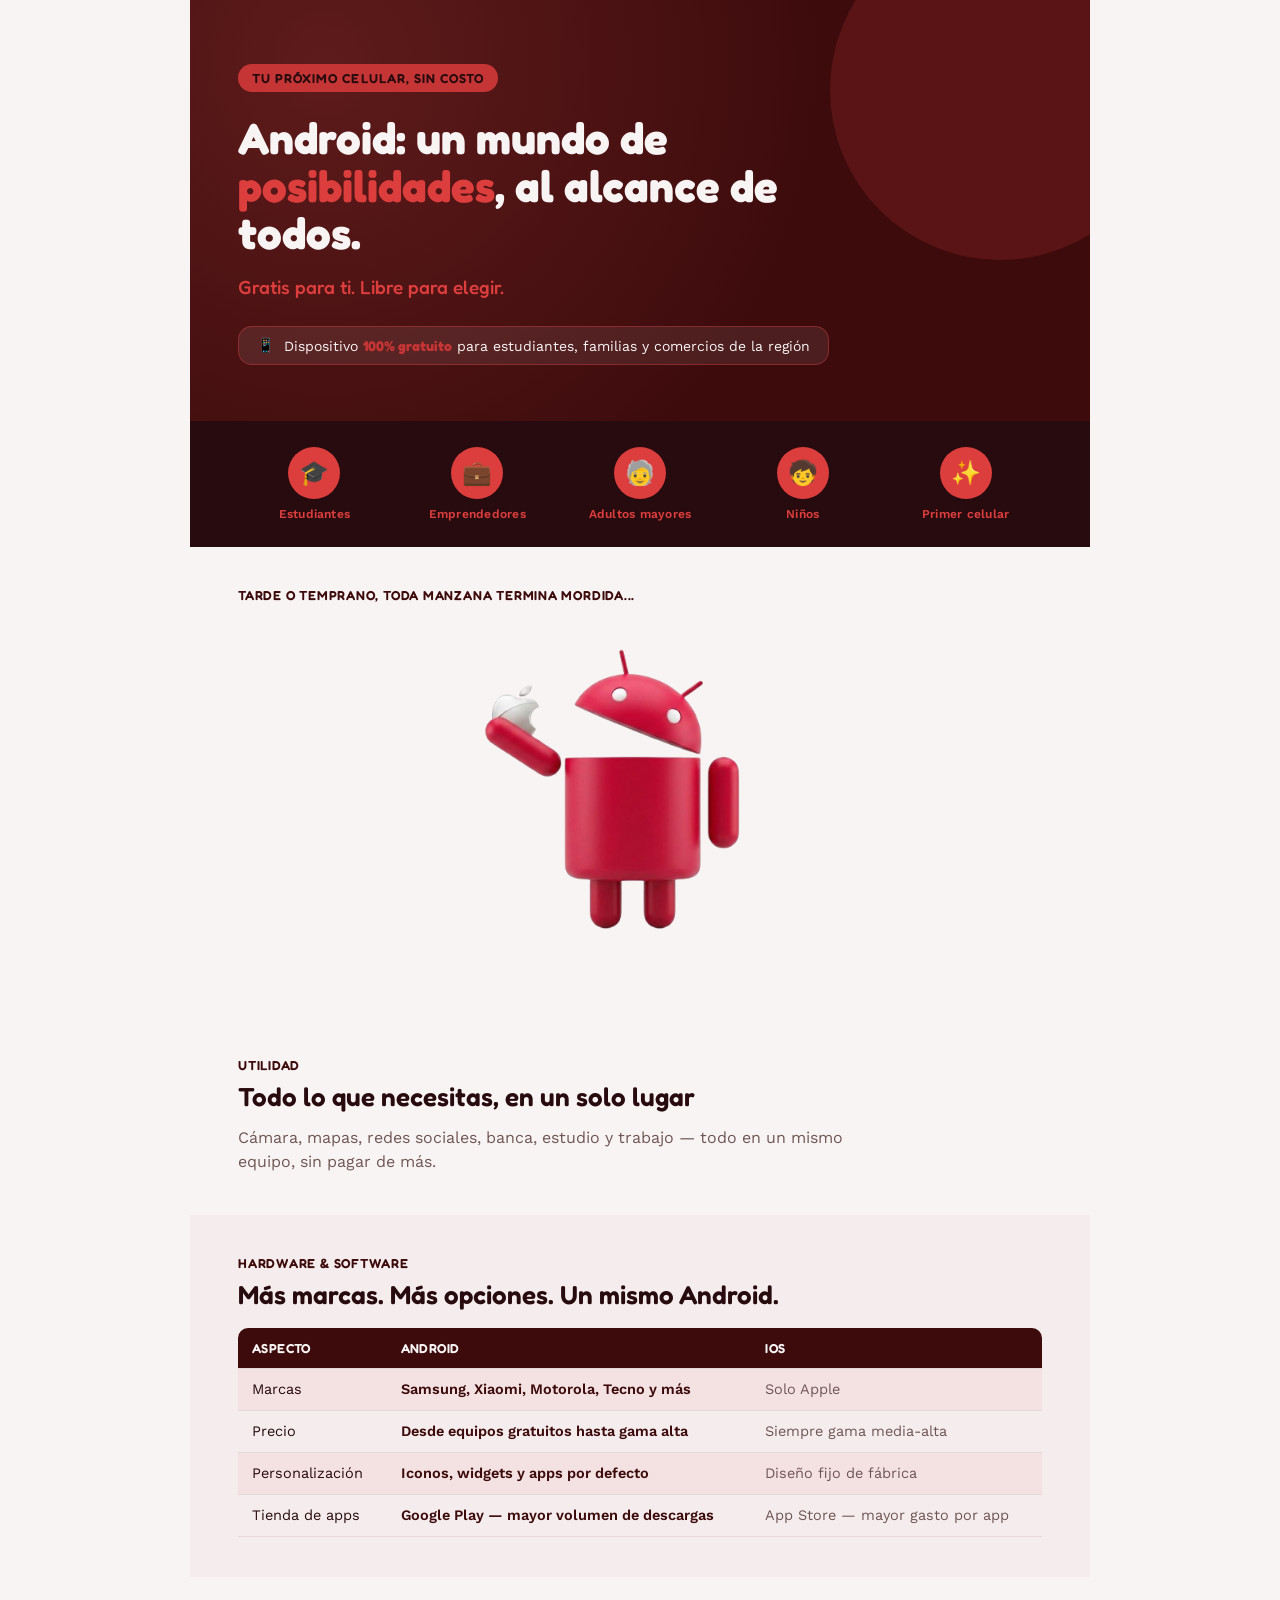
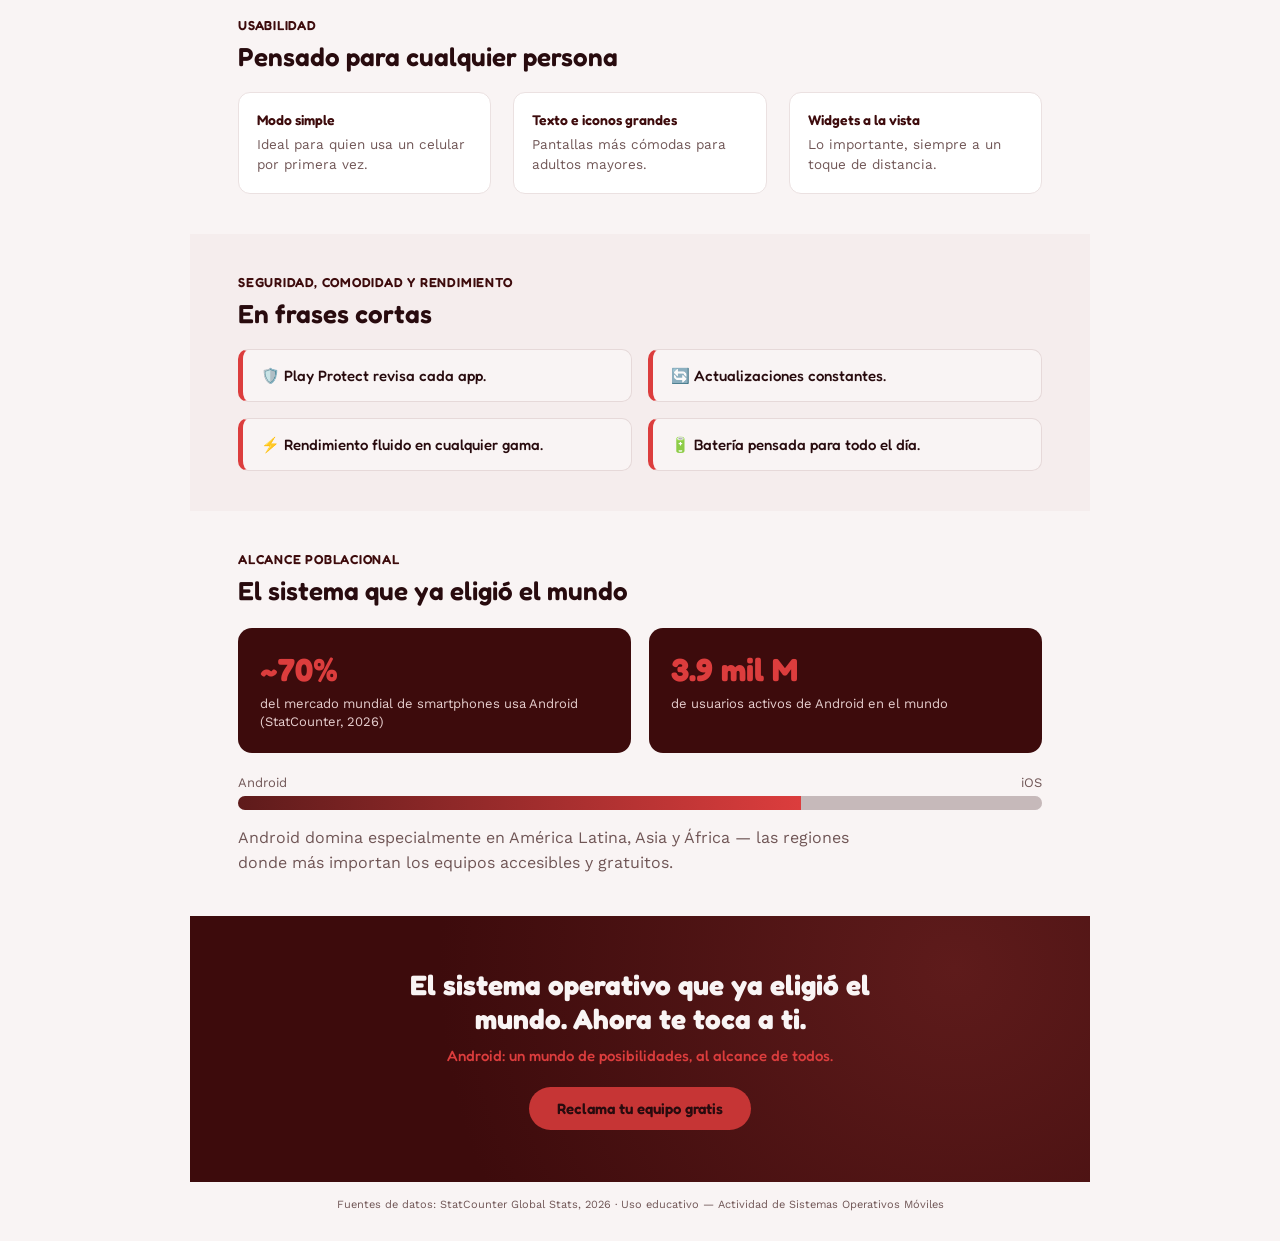
==== Infografia/index.html @ ea50c3f0 "Rename Index.html to index.html" ====
<!DOCTYPE html>
<html lang="es">
<head>
<meta charset="UTF-8">
<title>Android: un mundo de posibilidades, al alcance de todos</title>
<meta name="viewport" content="width=device-width, initial-scale=1.0">
<link rel="preconnect" href="https://fonts.googleapis.com">
<link href="https://fonts.googleapis.com/css2?family=Fredoka:wght@400;500;600;700&family=Work+Sans:wght@400;500;600;700;800&display=swap" rel="stylesheet">
<link rel="stylesheet" href="style.css">
</head>
<body>
<div class="sheet">

  <!-- HERO -->
  <div class="hero">
    <span class="eyebrow">Tu próximo celular, sin costo</span>
    <h1>Android: un mundo de <span>posibilidades</span>, al alcance de todos.</h1>
    <p class="sub">Gratis para ti. Libre para elegir.</p>
    <div class="free-badge">📱 <span>Dispositivo <b>100% gratuito</b> para estudiantes, familias y comercios de la región</span></div>
  </div>

  <!-- SIGNATURE: PEOPLE STRIP -->
  <div class="people">
    <div class="person"><div class="icon">🎓</div><div class="label">Estudiantes</div></div>
    <div class="person"><div class="icon">💼</div><div class="label">Emprendedores</div></div>
    <div class="person"><div class="icon">🧓</div><div class="label">Adultos mayores</div></div>
    <div class="person"><div class="icon">🧒</div><div class="label">Niños</div></div>
    <div class="person"><div class="icon">✨</div><div class="label">Primer celular</div></div>
  </div>

  <section class="intro">
    <div class="kicker">Tarde o temprano, toda manzana termina mordida...</div>
    <div class="bloque-foto"> <!-- Contenedor que centra la siguiente imagen. -->
        <img src="img.png" alt="Foto de Android" class="foto-perfil" style="margin-top: 20px; width: 100%; max-width: 500px; border-radius: 10px;"> <!-- Imagen ilustrativa. Igual que la anterior, el style inline sobreescribe el tamaño/forma que traería por defecto la clase "foto-perfil". width:100% aquí significa "ocupa el 100% de su contenedor", pero como también tiene max-width:200px, nunca superará los 200px reales. -->
    </div> <!-- Cierra el contenedor de la imagen. -->
  </section>

  <!-- UTILIDAD -->
  <section>
    <div class="kicker">Utilidad</div>
    <h2 class="section-title">Todo lo que necesitas, en un solo lugar</h2>
    <p class="lead">Cámara, mapas, redes sociales, banca, estudio y trabajo — todo en un mismo equipo, sin pagar de más.</p>
  </section>

  <!-- HARDWARE / SOFTWARE -->
  <section class="alt">
    <div class="kicker">Hardware &amp; software</div>
    <h2 class="section-title">Más marcas. Más opciones. Un mismo Android.</h2>
    <table>
      <tr><th>Aspecto</th><th>Android</th><th>iOS</th></tr>
      <tr><td>Marcas</td><td class="android">Samsung, Xiaomi, Motorola, Tecno y más</td><td class="ios">Solo Apple</td></tr>
      <tr><td>Precio</td><td class="android">Desde equipos gratuitos hasta gama alta</td><td class="ios">Siempre gama media-alta</td></tr>
      <tr><td>Personalización</td><td class="android">Iconos, widgets y apps por defecto</td><td class="ios">Diseño fijo de fábrica</td></tr>
      <tr><td>Tienda de apps</td><td class="android">Google Play — mayor volumen de descargas</td><td class="ios">App Store — mayor gasto por app</td></tr>
    </table>
  </section>

  <!-- USABILIDAD -->
  <section>
    <div class="kicker">Usabilidad</div>
    <h2 class="section-title">Pensado para cualquier persona</h2>
    <div class="usa-row">
      <div class="usa-card"><div class="tag">Modo simple</div><p>Ideal para quien usa un celular por primera vez.</p></div>
      <div class="usa-card"><div class="tag">Texto e iconos grandes</div><p>Pantallas más cómodas para adultos mayores.</p></div>
      <div class="usa-card"><div class="tag">Widgets a la vista</div><p>Lo importante, siempre a un toque de distancia.</p></div>
    </div>
  </section>

  <!-- SEGURIDAD / COMODIDAD / RENDIMIENTO -->
  <section class="alt">
    <div class="kicker">Seguridad, comodidad y rendimiento</div>
    <h2 class="section-title">En frases cortas</h2>
    <div class="grid4">
      <div class="chip">🛡️ Play Protect revisa cada app.</div>
      <div class="chip">🔄 Actualizaciones constantes.</div>
      <div class="chip">⚡ Rendimiento fluido en cualquier gama.</div>
      <div class="chip">🔋 Batería pensada para todo el día.</div>
    </div>
  </section>

  <!-- ALCANCE POBLACIONAL -->
  <section>
    <div class="kicker">Alcance poblacional</div>
    <h2 class="section-title">El sistema que ya eligió el mundo</h2>
    <div class="stat-wrap">
      <div class="stat"><div class="num">~70%</div><div class="desc">del mercado mundial de smartphones usa Android (StatCounter, 2026)</div></div>
      <div class="stat"><div class="num">3.9 mil M</div><div class="desc">de usuarios activos de Android en el mundo</div></div>
    </div>
    <div class="bar-label"><span>Android</span><span>iOS</span></div>
    <div class="bar-track">
      <div class="bar-fill" style="width:70%"></div>
      <div class="bar-fill ios" style="width:30%"></div>
    </div>
    <p class="lead" style="margin-top:16px;">Android domina especialmente en América Latina, Asia y África — las regiones donde más importan los equipos accesibles y gratuitos.</p>
  </section>

  <!-- CIERRE -->
  <div class="closing">
    <h3>El sistema operativo que ya eligió el mundo. Ahora te toca a ti.</h3>
    <p>Android: un mundo de posibilidades, al alcance de todos.</p>
    <div class="cta">Reclama tu equipo gratis</div>
  </div>

  <footer>Fuentes de datos: StatCounter Global Stats, 2026 · Uso educativo — Actividad de Sistemas Operativos Móviles</footer>
</div>
</body>
</html>
---- Infografia/style.css ----
:root{
    --green: #dc3d3d;
    --green-deep: #3d0b0c;
    --green-mid: #5e1b1b;
    --cream: #f9f4f4;
    --amber: #c63535;
    --ink: #280b0e;
    --gray: #705656;
  }
  *{box-sizing:border-box;margin:0;padding:0;}
  body{
    font-family:'Work Sans',sans-serif;
    background:var(--cream);
    color:var(--ink);
    -webkit-font-smoothing:antialiased;
  }
  .sheet{max-width:900px;margin:0 auto;background:var(--cream);overflow:hidden;}

  /* HERO */
  .hero{
    background:radial-gradient(circle at 15% 15%, var(--green-mid), var(--green-deep) 60%);
    color:var(--cream);
    padding:64px 48px 56px;
    position:relative;
    overflow:hidden;
  }
  .hero::after{
    content:"";
    position:absolute; right:-80px; top:-80px;
    width:340px; height:340px; border-radius:50%;
    background:rgba(220, 61, 61, 0.18);
  }
  .eyebrow{
    display:inline-block;
    font-family:'Fredoka',sans-serif;
    font-weight:600;
    letter-spacing:.08em;
    text-transform:uppercase;
    font-size:13px;
    background:var(--amber);
    color:var(--ink);
    padding:6px 14px;
    border-radius:999px;
    margin-bottom:22px;
  }
  .hero h1{
    font-family:'Fredoka',sans-serif;
    font-weight:700;
    font-size:44px;
    line-height:1.08;
    max-width:640px;
    position:relative;
    z-index:1;
  }
  .hero h1 span{color:var(--green);}
  .hero p.sub{
    margin-top:18px;
    font-size:19px;
    font-weight:500;
    color:var(--green);
    font-family:'Fredoka',sans-serif;
    position:relative; z-index:1;
  }
  .hero .free-badge{
    margin-top:28px;
    display:inline-flex;
    align-items:center;
    gap:10px;
    background:rgba(255, 255, 255, 0.08);
    border:1px solid rgba(220, 61, 72, 0.4);
    padding:10px 18px;
    border-radius:14px;
    font-size:14px;
    color:var(--cream);
    position:relative; z-index:1;
  }
  .hero .free-badge b{color:var(--amber);font-family:'Fredoka',sans-serif;}

  /* PEOPLE STRIP — signature element */
  .people{
    display:flex;
    justify-content:space-between;
    gap:10px;
    padding:26px 48px;
    background:var(--ink);
  }
  .person{
    flex:1;
    text-align:center;
    color:var(--cream);
  }
  .person .icon{
    width:52px;height:52px;margin:0 auto 8px;
    border-radius:50%;
    background:var(--green);
    display:flex;align-items:center;justify-content:center;
    font-size:24px;
  }
  .person .label{font-size:12px;color:var(--green);font-weight:600;letter-spacing:.02em;}

  /* SECTION */
  section{padding:40px 48px;}
  section.alt{background:#f5eded;}
  .kicker{
    font-family:'Fredoka',sans-serif;
    font-weight:600;
    color:var(--green-deep);
    text-transform:uppercase;
    letter-spacing:.06em;
    font-size:13px;
    margin-bottom:8px;
  }
  h2.section-title{
    font-family:'Fredoka',sans-serif;
    font-weight:600;
    font-size:26px;
    color:var(--ink);
    margin-bottom:14px;
  }
  .lead{font-size:16px;line-height:1.55;color:var(--gray);max-width:640px;}

  /* comparison table */
  table{width:100%;border-collapse:collapse;margin-top:18px;font-size:14.5px;}
  th,td{padding:12px 14px;text-align:left;border-bottom:1px solid #e6d9d9;}
  th{
    font-family:'Fredoka',sans-serif;
    background:var(--green-deep);
    color:var(--cream);
    font-weight:600;
    font-size:13px;
    text-transform:uppercase;
    letter-spacing:.03em;
  }
  th:first-child{border-radius:10px 0 0 0;}
  th:last-child{border-radius:0 10px 0 0;}
  td.android{color:var(--green-deep);font-weight:600;}
  td.ios{color:var(--gray);}
  tr:nth-child(even) td{background:rgba(220, 61, 69, 0.06);}

  /* short-phrase grid */
  .grid4{
    display:grid;
    grid-template-columns:repeat(2,1fr);
    gap:16px;
    margin-top:20px;
  }
  .chip{
    background:var(--cream);
    border:1px solid #e6d9d9;
    border-left:5px solid var(--green);
    border-radius:10px;
    padding:16px 18px;
    font-family:'Fredoka',sans-serif;
    font-weight:500;
    font-size:15px;
    color:var(--ink);
  }

  /* usability row */
  .usa-row{display:flex;gap:22px;margin-top:20px;flex-wrap:wrap;}
  .usa-card{flex:1;min-width:170px;background:#fff;border-radius:12px;padding:18px;border:1px solid #ebe1e1;}
  .usa-card .tag{font-family:'Fredoka',sans-serif;font-weight:600;color:var(--green-deep);font-size:14px;margin-bottom:6px;}
  .usa-card p{font-size:13.5px;color:var(--gray);line-height:1.5;}

  /* stats */
  .stat-wrap{display:grid;grid-template-columns:repeat(2,1fr);gap:18px;margin-top:22px;}
  .stat{
    background:var(--green-deep);
    color:var(--cream);
    border-radius:14px;
    padding:22px;
  }
  .stat .num{font-family:'Fredoka',sans-serif;font-weight:700;font-size:32px;color:var(--green);}
  .stat .desc{font-size:13px;margin-top:6px;color:#e7cfcf;line-height:1.4;}
  .bar-label{display:flex;justify-content:space-between;font-size:13px;margin-top:22px;color:var(--gray);}
  .bar-track{height:14px;border-radius:8px;background:#ebe1e1;overflow:hidden;margin-top:6px;display:flex;}
  .bar-fill{height:100%;background:linear-gradient(90deg,var(--green-mid),var(--green));}
  .bar-fill.ios{background:#c6b9ba;}

  /* closing */
  .closing{
    background:radial-gradient(circle at 85% 20%, var(--green-mid), var(--green-deep) 65%);
    color:var(--cream);
    padding:52px 48px;
    text-align:center;
  }
  .closing h3{
    font-family:'Fredoka',sans-serif;
    font-weight:700;
    font-size:28px;
    max-width:520px;
    margin:0 auto 10px;
  }
  .closing p{color:var(--green);font-size:15px;font-weight:500;font-family:'Fredoka',sans-serif;}
  .closing .cta{
    display:inline-block;
    margin-top:22px;
    background:var(--amber);
    color:var(--ink);
    font-family:'Fredoka',sans-serif;
    font-weight:600;
    padding:12px 28px;
    border-radius:999px;
    font-size:15px;
  }
  footer{
    text-align:center;
    font-size:11px;
    color:var(--gray);
    padding:16px 20px 30px;
    background:var(--cream);
  }

  @media (max-width:600px){
    .hero, section, .closing{padding-left:22px;padding-right:22px;}
    .people{padding-left:22px;padding-right:22px;}
    .hero h1{font-size:32px;}
    .grid4, .stat-wrap{grid-template-columns:1fr;}
    table{font-size:12.5px;}
  }

  .bloque-foto {
  display: flex;               /* Activa flexbox para poder centrar fácilmente la imagen que contiene. */
  justify-content: center; /* Centra la foto en su columna */
  margin-bottom: 30px;    /* Separa la foto del texto de abajo */
}
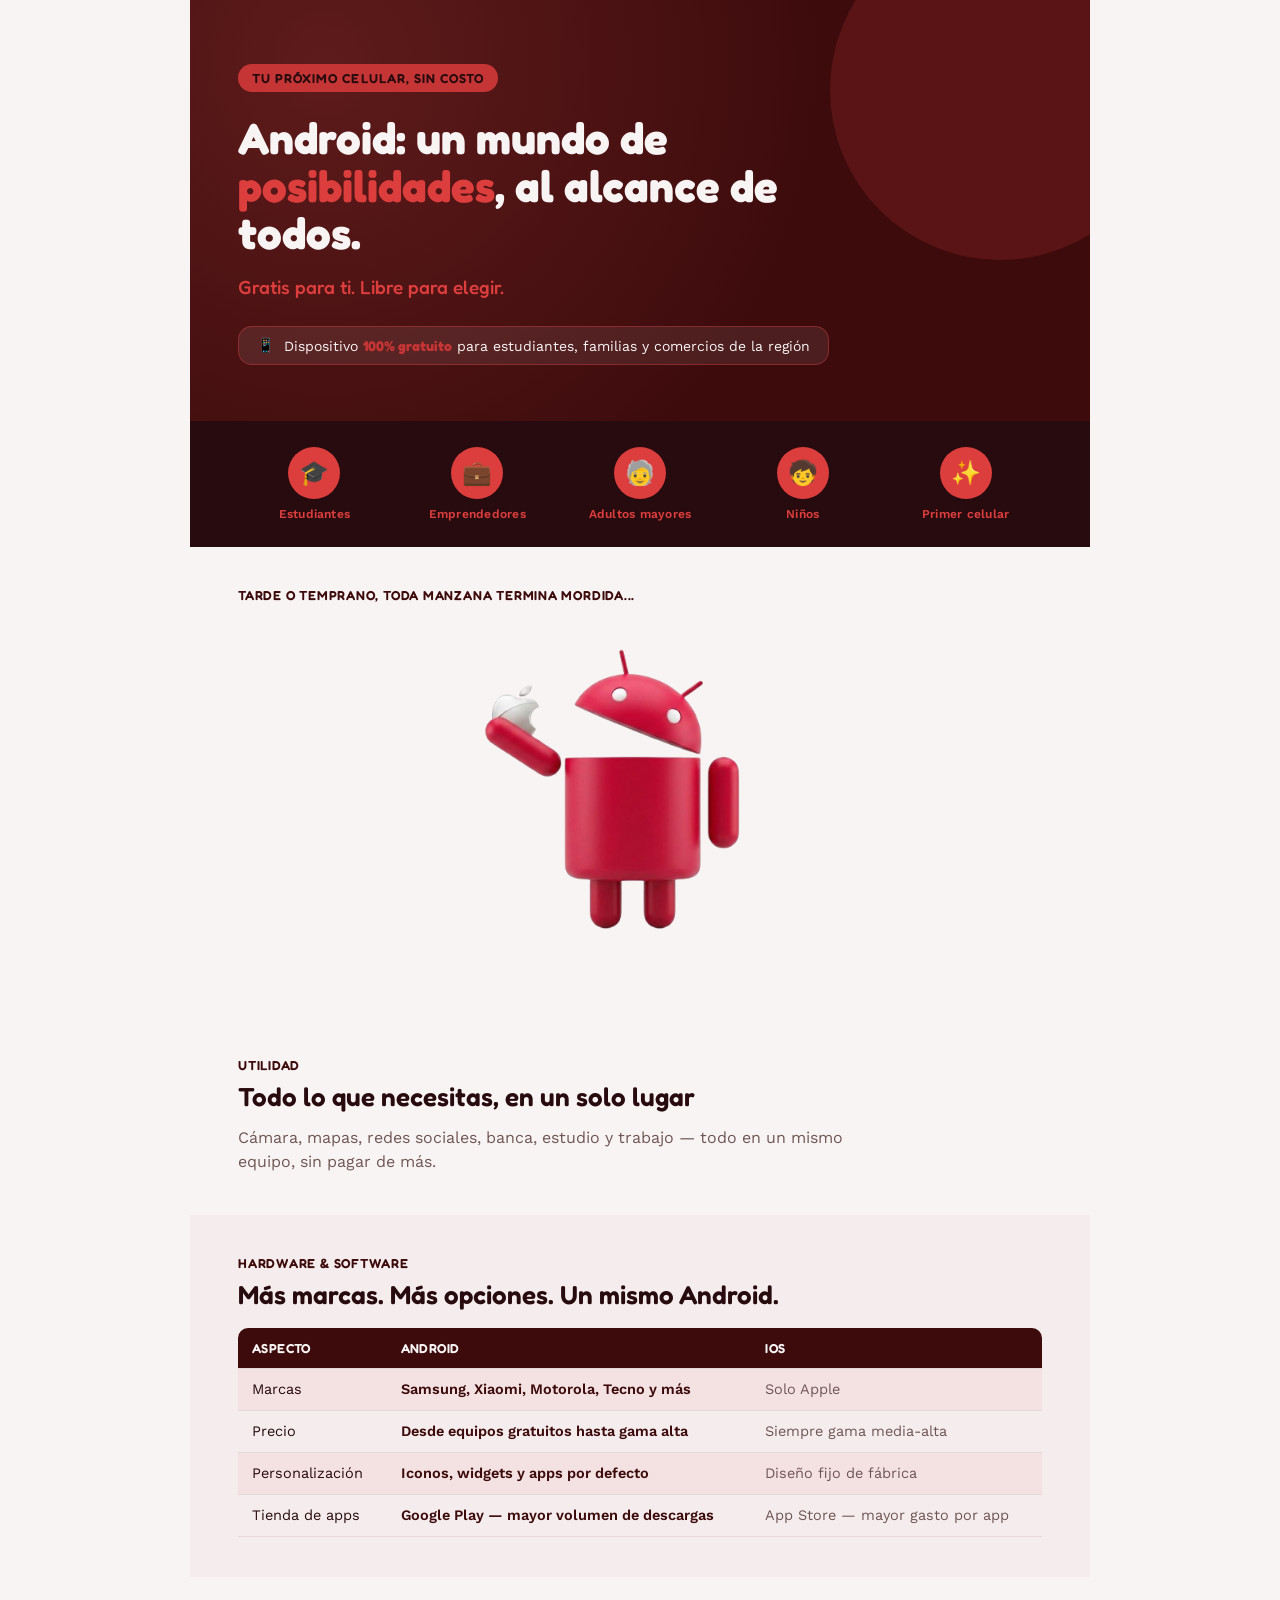
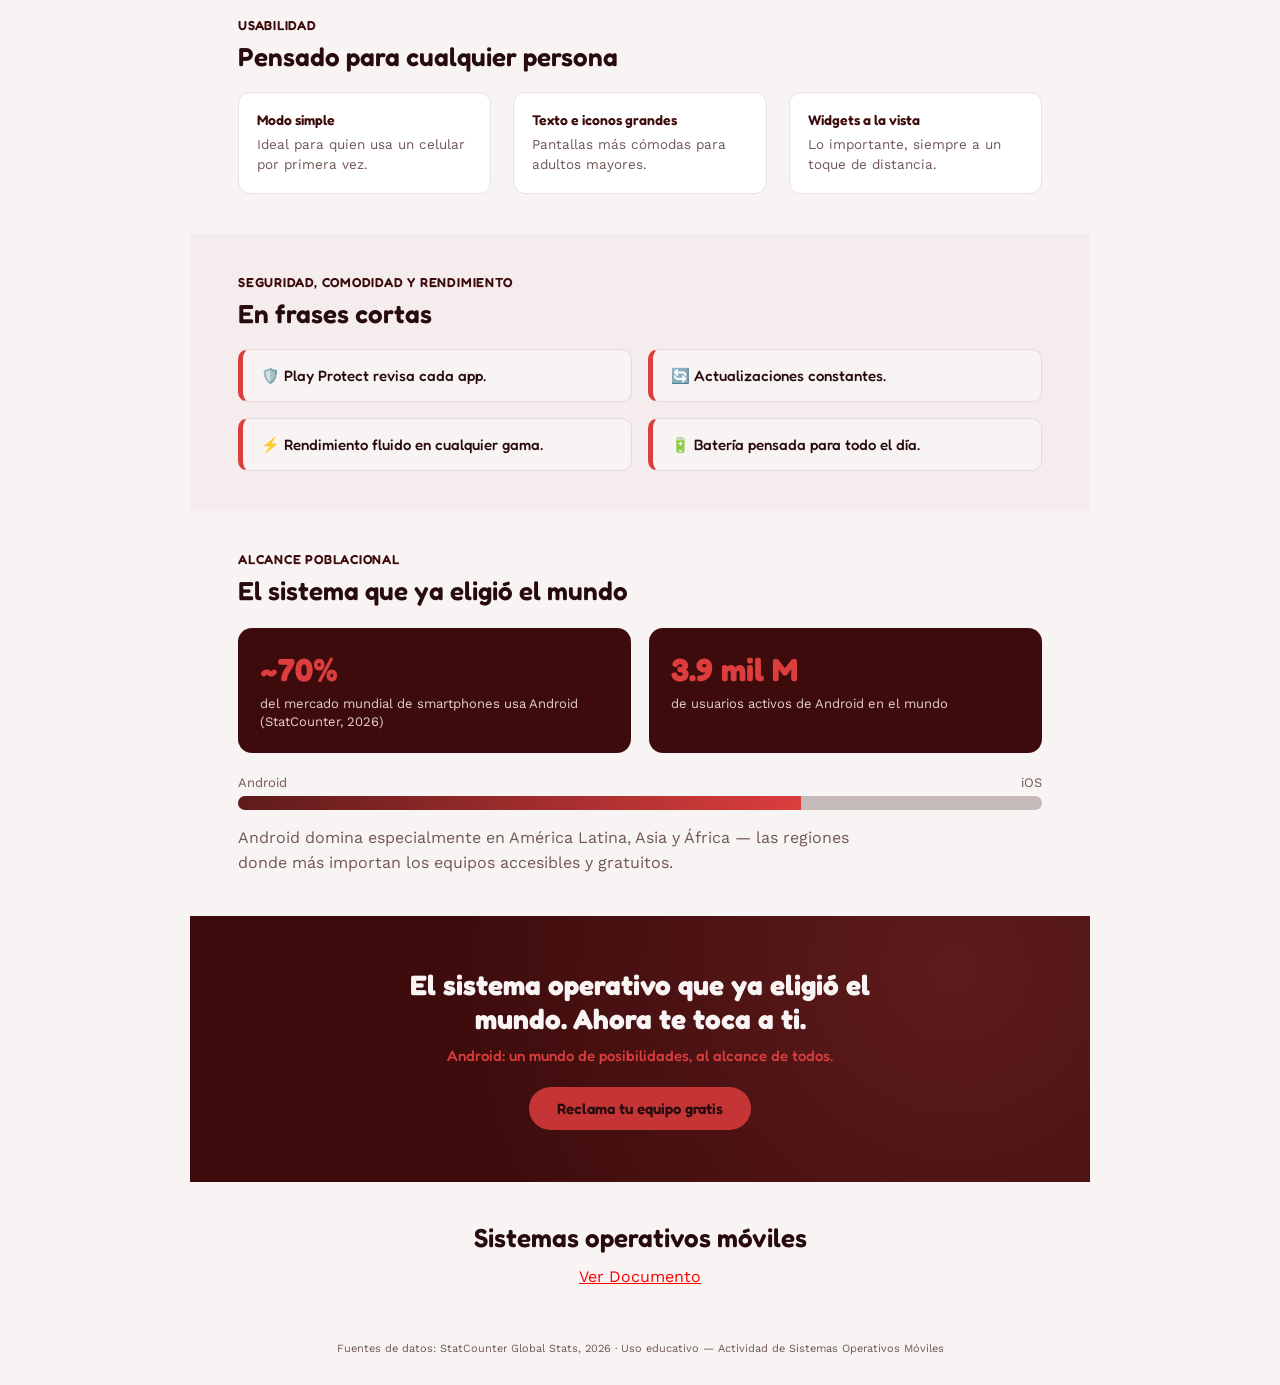
==== commit 912306fb: "Add files via upload" ====
--- a/Infografia/index.html
+++ b/Infografia/index.html
@@ -100,7 +100,12 @@
     <p>Android: un mundo de posibilidades, al alcance de todos.</p>
     <div class="cta">Reclama tu equipo gratis</div>
   </div>
-
+  
+  <section class="intro">
+    <h2 class="section-title" style="text-align: center;">Sistemas operativos móviles</h2>
+       <a href="SistemasOM.pdf" target="_blank" style="display: block; margin-top: 10px; text-align: center; color:red">Ver Documento</a>
+  </section>
+  
   <footer>Fuentes de datos: StatCounter Global Stats, 2026 · Uso educativo — Actividad de Sistemas Operativos Móviles</footer>
 </div>
 </body>
